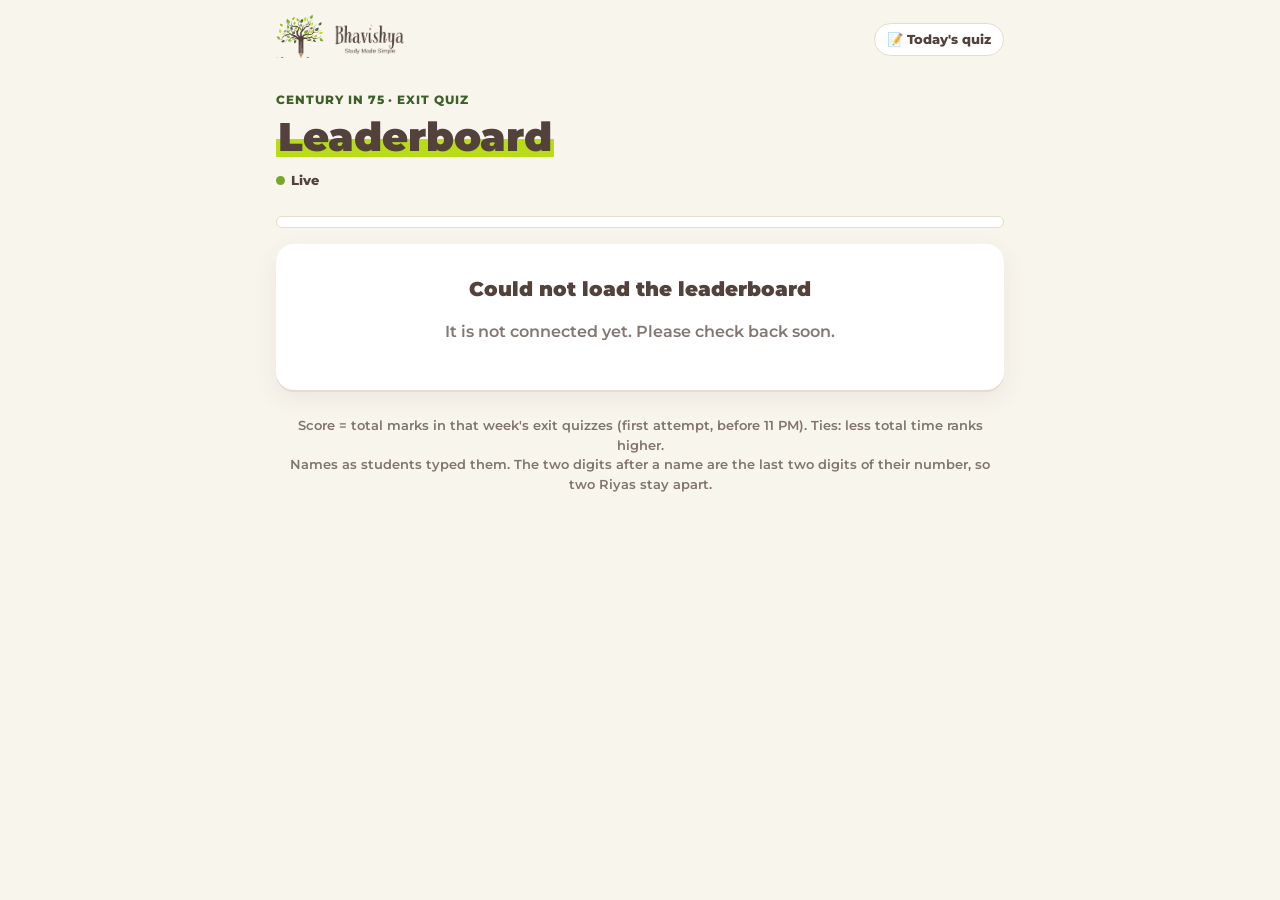
==== century75/leaderboard.html @ 4b436f1b "Add Century in 75 online exit quiz and live leaderboard pages" ====
<!DOCTYPE html>
<html lang="en">
<head>
<meta charset="UTF-8">
<meta name="viewport" content="width=device-width, initial-scale=1">
<title>Leaderboard · Century in 75 · Bhavishya SMS</title>
<meta name="description" content="Live Century in 75 exit-quiz leaderboard: this week's toppers and the overall table.">
<meta name="theme-color" content="#F8F5EC">
<link rel="icon" href="img/logo_tree_transparent.png">
<link rel="preconnect" href="https://fonts.googleapis.com">
<link rel="preconnect" href="https://fonts.gstatic.com" crossorigin>
<link href="https://fonts.googleapis.com/css2?family=Montserrat:wght@600;700;800;900&display=swap" rel="stylesheet">
<link rel="stylesheet" href="c75.css">
</head>
<body>
<div class="wrap">
  <header class="top">
    <a href="../index.html"><img class="tree" src="img/logo_tree_transparent.png" alt=""></a>
    <img class="word" src="img/logo_wordmark_transparent.png" alt="Bhavishya SMS">
    <span class="spacer"></span>
    <a class="pill" href="quiz.html">📝 Today's quiz</a>
  </header>

  <section class="hero">
    <div class="kicker">Century in 75 · Exit Quiz</div>
    <h1><mark>Leaderboard</mark></h1>
    <span class="live" id="live"><i></i> Live</span>
  </section>

  <div class="tabs" role="tablist" id="tabs"></div>
  <main id="main" aria-live="polite"><div class="card empty-state muted">Loading the leaderboard…</div></main>
  <p class="foot muted">Score = total marks in that week's exit quizzes (first attempt, before 11 PM). Ties: less total time ranks higher.<br>Names as students typed them. The two digits after a name are the last two digits of their number, so two Riyas stay apart.</p>
</div>

<script src="c75.js"></script>
<script>
(function () {
  var el = C75.el, main = document.getElementById('main'), tabsBox = document.getElementById('tabs');
  var me = C75.store.get('me') || {}, data = null, view = 'week', week = null, lastTotals = {}, updatedAt = 0;
  var REFRESH = 30000;

  function isMe(r) { return me.name && me.phone && r.tag === me.phone.slice(-2) && r.name.toLowerCase() === me.name.toLowerCase(); }

  function tabs() {
    tabsBox.innerHTML = '';
    var list = (data.weeks || []).map(function (w) { return { key: 'w' + w, label: 'Week ' + w, week: w }; });
    list.push({ key: 'all', label: 'Overall' });
    list.forEach(function (t) {
      var sel = (view === 'all' && t.key === 'all') || (view === 'week' && t.week === data.week.n);
      tabsBox.appendChild(el('button', { class: 'tab', role: 'tab', 'aria-selected': String(!!sel), text: t.label, onclick: function () {
        if (t.key === 'all') { view = 'all'; render(); } else { view = 'week'; week = t.week; refresh(true); }
      } }));
    });
  }

  function podium(rows) {
    var order = [rows[1], rows[0], rows[2]];
    return el('div', { class: 'podium' }, order.map(function (r, i) {
      var place = [2, 1, 3][i];
      if (!r) return el('div', { class: 'pod p' + place + ' empty' }, [el('div', { class: 'medal', text: place }), el('div', { class: 'nm', text: '—' })]);
      return el('div', { class: 'pod p' + place }, [
        el('div', { class: 'medal', text: r.rank }),
        el('div', { class: 'nm', text: r.name }),
        el('div', { class: 'pt' }, [r.total + '', el('small', { text: '/' + r.outOf })]),
        el('div', { class: 'muted small', text: r.attempted + (r.attempted === 1 ? ' quiz' : ' quizzes') })
      ]);
    }));
  }

  function table(rows, days) {
    var head = [el('th', { text: '#' }), el('th', { class: 'l', text: 'Name' })];
    if (days) days.forEach(function (d) { head.push(el('th', { class: 'hide-sm', title: C75.fmtDate(d.date), text: 'D' + C75.pad(d.n) })); });
    else head.push(el('th', { class: 'hide-sm', text: 'Quizzes' }));
    head.push(el('th', { text: 'Total' }));
    var body = rows.map(function (r) {
      var key = (view === 'all' ? 'a' : 'w') + r.name + r.tag;
      var changed = lastTotals[key] != null && lastTotals[key] !== r.total;
      lastTotals[key] = r.total;
      var tds = [el('td', { class: 'rk', text: r.rank }), el('td', { class: 'nm l' }, [r.name, el('small', { text: '··' + r.tag })])];
      if (days) days.forEach(function (d) {
        var s = r.days[d.n];
        tds.push(el('td', { class: 'dd hide-sm' + (s == null ? ' none' : ''), text: s == null ? '–' : s }));
      });
      else tds.push(el('td', { class: 'dd hide-sm', text: r.attempted }));
      tds.push(el('td', { class: 'tot', text: r.total }));
      return el('tr', { class: (isMe(r) ? 'me' : '') + (changed ? ' flash' : '') }, tds);
    });
    return el('table', { class: 'lb' }, [el('thead', {}, [el('tr', {}, head)]), el('tbody', {}, body)]);
  }

  function render() {
    tabs();
    var rows = view === 'all' ? data.overall.rows : data.week.rows;
    var days = view === 'all' ? null : data.week.days;
    main.innerHTML = '';
    if (!rows.length) {
      main.appendChild(el('div', { class: 'card empty-state' }, [
        el('h2', { text: 'No scores yet' }),
        el('p', { class: 'muted', text: 'Be the first name on the board.' }),
        el('a', { class: 'btn', href: 'quiz.html', text: '📝 Take today\'s quiz' })
      ]));
      return;
    }
    main.appendChild(podium(rows));
    var mine = rows.filter(isMe)[0];
    if (mine) main.appendChild(el('div', { class: 'note', text: 'You: #' + mine.rank + ' of ' + rows.length + ' · ' + mine.total + '/' + mine.outOf }));
    main.appendChild(table(rows, days));
  }

  function stamp() {
    var s = Math.round((Date.now() - updatedAt) / 1000);
    document.getElementById('live').innerHTML = '<i></i> Live · updated ' + (s < 5 ? 'just now' : s < 60 ? s + 's ago' : Math.round(s / 60) + ' min ago');
  }

  function refresh(showLoading) {
    if (showLoading) main.innerHTML = '<div class="card empty-state muted">Loading…</div>';
    return C75.get({ action: 'leaderboard', week: week }).then(function (d) {
      data = d; week = d.week.n; updatedAt = Date.now(); render(); stamp();
    }).catch(function (e) {
      if (!data) main.innerHTML = '';
      if (!data) main.appendChild(el('div', { class: 'card empty-state' }, [el('h2', { text: 'Could not load the leaderboard' }), el('p', { class: 'muted', text: C75.configured || location.hostname === 'localhost' ? e.message : 'It is not connected yet. Please check back soon.' })]));
    });
  }

  refresh();
  setInterval(function () { if (!document.hidden) refresh(); }, REFRESH);
  setInterval(stamp, 5000);
  document.addEventListener('visibilitychange', function () { if (!document.hidden && data) refresh(); });
})();
</script>
</body>
</html>
---- century75/c75.css ----
/* Century in 75 · exit quiz + leaderboard. Bhavishya brand palette only (brand/bhavishya/palette.json). */
:root {
  --brown: #52423B; --brown-d: #3d312b; --forest: #3C6027; --leaf: #78A72B; --spring: #94C01A; --lime: #B8DD17;
  --tan: #BF935B; --white: #FFFFFF; --cream: #F8F5EC; --tint: #E4DDCB;
  --leaf-soft: rgba(120, 167, 43, .12); --tan-soft: rgba(191, 147, 91, .14); --shadow: 0 2px 0 var(--tint), 0 8px 24px rgba(82, 66, 59, .08);
}
* { box-sizing: border-box; }
html { -webkit-text-size-adjust: 100%; }
body {
  margin: 0; background: var(--cream); color: var(--brown);
  font: 600 16px/1.5 'Montserrat', system-ui, sans-serif;
}
a { color: var(--forest); }
button, input { font: inherit; }
.wrap { max-width: 760px; margin: 0 auto; padding: 0 16px 64px; }

/* header */
.top { display: flex; align-items: center; gap: 10px; padding: 14px 0 8px; }
.top img.tree { height: 44px; }
.top img.word { height: 30px; }
.top .spacer { flex: 1; }
.top a.pill { text-decoration: none; }
.pill {
  display: inline-flex; align-items: center; gap: 6px; padding: 6px 12px; border-radius: 999px;
  background: var(--white); border: 1.5px solid var(--tint); color: var(--brown); font-weight: 800; font-size: 13px;
}
.hero { padding: 18px 0 10px; }
.kicker { font-weight: 800; color: var(--forest); letter-spacing: .08em; text-transform: uppercase; font-size: 12px; }
h1 { font-weight: 900; font-size: clamp(28px, 7vw, 40px); line-height: 1.08; margin: 6px 0 10px; }
h1 mark { background: linear-gradient(transparent 55%, var(--lime) 55%, var(--lime) 92%, transparent 92%); color: inherit; padding: 0 2px; }
.topics { display: flex; flex-wrap: wrap; gap: 8px; margin: 8px 0 0; padding: 0; list-style: none; }
.topics li { background: var(--white); border: 1.5px solid var(--tint); border-radius: 12px; padding: 6px 10px; font-size: 13px; }
.topics b { color: var(--forest); font-weight: 900; margin-right: 4px; }
.muted { color: rgba(82, 66, 59, .72); font-weight: 600; }
.small { font-size: 13px; }

/* cards */
.card { background: var(--white); border-radius: 18px; box-shadow: var(--shadow); padding: 20px; margin: 16px 0; }
.card h2 { font-weight: 900; font-size: 20px; margin: 0 0 6px; }
label.f { display: block; font-weight: 800; font-size: 14px; margin: 14px 0 6px; }
.in {
  width: 100%; padding: 13px 14px; border-radius: 12px; border: 2px solid var(--tint); background: var(--cream);
  color: var(--brown); font-weight: 700; font-size: 17px; outline: none;
}
.in:focus { border-color: var(--leaf); background: var(--white); }
.phone { display: flex; gap: 8px; }
.phone span { display: grid; place-items: center; padding: 0 12px; border-radius: 12px; background: var(--tint); font-weight: 800; }
.err { color: var(--brown); background: var(--tan-soft); border-left: 4px solid var(--tan); padding: 10px 12px; border-radius: 8px; margin-top: 12px; font-size: 14px; }
.btn {
  display: inline-flex; justify-content: center; align-items: center; gap: 8px; width: 100%; margin-top: 18px;
  padding: 15px 18px; border: 0; border-radius: 14px; cursor: pointer; font-weight: 900; font-size: 17px;
  background: var(--lime); color: var(--brown); box-shadow: 0 4px 0 var(--spring); transition: transform .08s, box-shadow .08s;
  text-decoration: none; text-align: center;
}
.btn:active { transform: translateY(3px); box-shadow: 0 1px 0 var(--spring); }
.btn.dark { background: var(--brown); color: var(--white); box-shadow: 0 4px 0 var(--brown-d); }
.btn[disabled] { opacity: .55; cursor: wait; }
.btn:focus-visible, .opt:focus-within, .tab:focus-visible { outline: 3px solid var(--forest); outline-offset: 2px; }

/* questions */
.sec { margin: 26px 0 4px; font-weight: 900; font-size: 13px; letter-spacing: .1em; text-transform: uppercase; color: var(--forest); display: flex; align-items: center; gap: 10px; }
.sec::after { content: ''; flex: 1; height: 2px; background: var(--tint); }
.q .num { font-weight: 900; color: var(--tan); font-size: 13px; }
.q .qt { font-weight: 800; font-size: 17px; margin: 2px 0 4px; }
.q .help { font-weight: 700; font-size: 15px; margin: 0 0 8px; }
.opts { display: grid; gap: 8px; margin-top: 10px; }
.opt { position: relative; display: flex; gap: 10px; align-items: flex-start; padding: 12px 12px; border-radius: 12px; border: 2px solid var(--tint); background: var(--cream); cursor: pointer; font-weight: 700; }
.opt input { position: absolute; opacity: 0; pointer-events: none; }
.opt .k { flex: none; width: 26px; height: 26px; border-radius: 50%; display: grid; place-items: center; background: var(--white); border: 2px solid var(--tint); font-weight: 900; font-size: 13px; text-transform: uppercase; }
.opt:hover { border-color: var(--spring); }
.opt.sel { border-color: var(--leaf); background: var(--leaf-soft); }
.opt.sel .k { background: var(--leaf); border-color: var(--leaf); color: var(--white); }
/* review state */
.opt.right { border-color: var(--leaf); background: var(--leaf-soft); }
.opt.right .k { background: var(--leaf); border-color: var(--leaf); color: var(--white); }
.opt.wrong { border-color: var(--tan); background: var(--tan-soft); text-decoration: line-through; text-decoration-color: var(--tan); }
.opt.wrong .k { background: var(--brown); border-color: var(--brown); color: var(--white); }
.review .opt { cursor: default; }
.why { margin-top: 10px; padding: 10px 12px; border-radius: 10px; background: var(--cream); font-size: 14px; font-weight: 600; }
.why b { color: var(--forest); }
.badge { display: inline-block; font-size: 12px; font-weight: 900; padding: 2px 8px; border-radius: 999px; margin-left: 6px; vertical-align: 2px; }
.badge.ok { background: var(--leaf); color: var(--white); }
.badge.no { background: var(--brown); color: var(--white); }
.badge.skip { background: var(--tint); color: var(--brown); }

/* sticky bar */
.bar { position: sticky; bottom: 0; z-index: 5; background: rgba(248, 245, 236, .94); backdrop-filter: blur(6px); border-top: 2px solid var(--tint); margin: 0 -16px; padding: 10px 16px; display: flex; align-items: center; gap: 12px; }
.bar .track { flex: 1; height: 10px; border-radius: 999px; background: var(--tint); overflow: hidden; }
.bar .fill { height: 100%; width: 0; background: linear-gradient(90deg, var(--leaf), var(--lime)); transition: width .25s; }
.bar .count { font-weight: 900; font-size: 14px; min-width: 64px; text-align: right; }
.bar .btn { width: auto; margin: 0; padding: 11px 18px; font-size: 15px; }

/* score */
.score { text-align: center; }
.score .big { font-weight: 900; font-size: 72px; line-height: 1; margin: 8px 0 2px; }
.score .big small { font-size: 28px; color: var(--tan); }
.ring { --p: 0; width: 170px; height: 170px; margin: 6px auto 4px; border-radius: 50%; display: grid; place-items: center; background: conic-gradient(var(--leaf) calc(var(--p) * 1%), var(--tint) 0); }
.ring > div { width: 136px; height: 136px; border-radius: 50%; background: var(--white); display: grid; place-items: center; }
.ring .big { margin: 0; font-size: 56px; }
.note { margin-top: 12px; padding: 12px; border-radius: 12px; background: var(--leaf-soft); font-weight: 700; }
.note.warn { background: var(--tan-soft); }

/* leaderboard */
.live { display: inline-flex; align-items: center; gap: 6px; font-weight: 800; font-size: 13px; }
.live i { width: 9px; height: 9px; border-radius: 50%; background: var(--leaf); box-shadow: 0 0 0 0 rgba(120, 167, 43, .6); animation: pulse 1.8s infinite; }
@keyframes pulse { 70% { box-shadow: 0 0 0 9px rgba(120, 167, 43, 0); } 100% { box-shadow: 0 0 0 0 rgba(120, 167, 43, 0); } }
.tabs { display: flex; gap: 6px; background: var(--white); padding: 5px; border-radius: 14px; border: 1.5px solid var(--tint); margin: 14px 0 4px; }
.tab { flex: 1; border: 0; border-radius: 10px; padding: 10px 8px; background: transparent; color: var(--brown); font-weight: 800; cursor: pointer; }
.tab[aria-selected="true"] { background: var(--brown); color: var(--white); }
.podium { display: grid; grid-template-columns: 1fr 1.15fr 1fr; gap: 10px; align-items: end; margin: 18px 0 8px; }
.pod { background: var(--white); border-radius: 16px 16px 10px 10px; box-shadow: var(--shadow); text-align: center; padding: 14px 8px 12px; min-width: 0; }
.pod .medal { width: 40px; height: 40px; margin: -34px auto 6px; border-radius: 50%; display: grid; place-items: center; font-weight: 900; color: var(--white); border: 3px solid var(--cream); }
.pod.p1 { padding-top: 22px; } .pod.p1 .medal { background: var(--leaf); width: 48px; height: 48px; font-size: 20px; }
.pod.p2 .medal { background: var(--forest); } .pod.p3 .medal { background: var(--tan); }
.pod .nm { font-weight: 900; font-size: 15px; line-height: 1.2; min-height: 2.4em; display: -webkit-box; -webkit-line-clamp: 2; -webkit-box-orient: vertical; overflow: hidden; overflow-wrap: anywhere; }
.pod .pt { font-weight: 900; font-size: 26px; color: var(--forest); }
.pod .pt small { font-size: 13px; color: var(--tan); }
.pod.empty { opacity: .45; }
table.lb { width: 100%; border-collapse: separate; border-spacing: 0 6px; }
table.lb th { font-size: 11px; font-weight: 900; letter-spacing: .08em; text-transform: uppercase; color: var(--forest); text-align: center; padding: 4px 4px; }
table.lb th.l, table.lb td.l { text-align: left; }
table.lb td { background: var(--white); padding: 10px 4px; text-align: center; font-weight: 800; font-variant-numeric: tabular-nums; }
table.lb td:first-child { border-radius: 12px 0 0 12px; padding-left: 12px; }
table.lb td:last-child { border-radius: 0 12px 12px 0; padding-right: 12px; }
table.lb td.rk { color: var(--tan); font-weight: 900; width: 36px; }
table.lb td.nm { max-width: 0; width: 100%; overflow: hidden; text-overflow: ellipsis; white-space: nowrap; }
table.lb th.dcol, table.lb td.dd { width: 44px; }
table.lb td.nm small { color: rgba(82, 66, 59, .55); font-weight: 700; margin-left: 4px; }
table.lb td.tot { color: var(--forest); font-weight: 900; font-size: 17px; }
table.lb td.dd { color: rgba(82, 66, 59, .8); font-size: 14px; }
table.lb td.dd.none { color: var(--tint); }
table.lb tr.me td { background: var(--leaf-soft); }
table.lb tr.me td:first-child { box-shadow: inset 4px 0 0 var(--leaf); }
table.lb tr.flash td { animation: flash 1.6s; }
@keyframes flash { 0% { background: var(--lime); } 100% { } }
.find { margin: 10px 0 0; }
.empty-state { text-align: center; padding: 30px 10px; }
.foot { text-align: center; margin-top: 26px; font-size: 13px; }
@media (max-width: 520px) {
  .hide-sm { display: none; }
  .top img.word { height: 24px; }
  .score .big { font-size: 60px; }
}
@media (prefers-reduced-motion: reduce) { * { animation: none !important; transition: none !important; } }
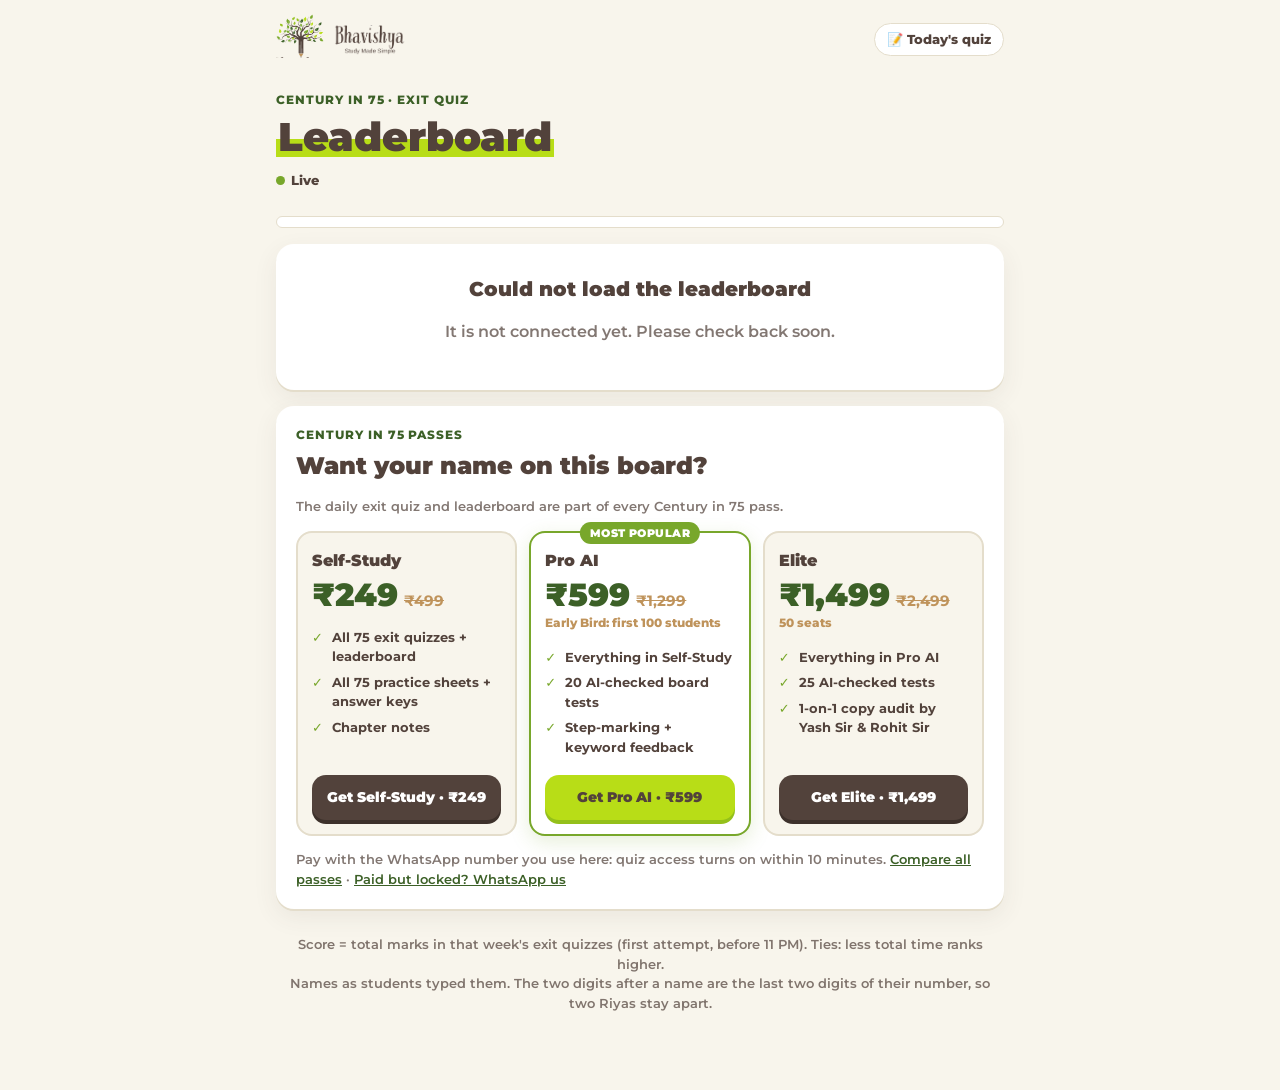
==== commit 12b55018: "Century in 75 exit quiz + live leaderboard with passes (moved back from Bhavishya-SMS)" ====
--- a/century75/leaderboard.html
+++ b/century75/leaderboard.html
@@ -29,6 +29,7 @@
 
   <div class="tabs" role="tablist" id="tabs"></div>
   <main id="main" aria-live="polite"><div class="card empty-state muted">Loading the leaderboard…</div></main>
+  <div id="promo"></div>
   <p class="foot muted">Score = total marks in that week's exit quizzes (first attempt, before 11 PM). Ties: less total time ranks higher.<br>Names as students typed them. The two digits after a name are the last two digits of their number, so two Riyas stay apart.</p>
 </div>
 
@@ -122,6 +123,14 @@
     });
   }
 
+  (function promo() {
+    var free = C75.freeDaysLeft() > 0, b = C75.freeBanner();
+    if (b) document.querySelector('.hero').appendChild(b);
+    document.getElementById('promo').appendChild(C75.plans(free
+      ? { title: 'Stay on this board after Week 1', sub: 'Week 1 is free till ' + C75.fmtDate(C75_FREE_UNTIL) + '. From Day 8, only pass holders take the exit quiz and appear here.' }
+      : { title: 'Want your name on this board?', sub: 'The daily exit quiz and leaderboard are part of every Century in 75 pass.' }));
+  })();
+
   refresh();
   setInterval(function () { if (!document.hidden) refresh(); }, REFRESH);
   setInterval(stamp, 5000);
--- a/century75/c75.css
+++ b/century75/c75.css
@@ -136,6 +136,31 @@
 .find { margin: 10px 0 0; }
 .empty-state { text-align: center; padding: 30px 10px; }
 .foot { text-align: center; margin-top: 26px; font-size: 13px; }
+
+/* passes */
+.free-banner {
+  display: block; margin: 6px 0 4px; padding: 10px 14px; border-radius: 12px; text-decoration: none; color: var(--brown);
+  background: linear-gradient(90deg, var(--leaf-soft), rgba(184, 221, 23, .22)); border: 1.5px solid rgba(120, 167, 43, .35); font-size: 14px;
+}
+.free-banner b { color: var(--forest); font-weight: 900; }
+.free-banner u { font-weight: 800; color: var(--forest); text-decoration-thickness: 2px; text-underline-offset: 3px; }
+.plans-card h2 { font-size: 24px; margin-top: 4px; }
+.plans { display: grid; grid-template-columns: repeat(3, 1fr); gap: 12px; margin-top: 14px; }
+.plan { position: relative; display: flex; flex-direction: column; border: 2px solid var(--tint); border-radius: 16px; padding: 16px 14px 14px; background: var(--cream); }
+.plan.pop { border-color: var(--leaf); background: var(--white); box-shadow: 0 6px 20px rgba(120, 167, 43, .18); }
+.plan-tag { position: absolute; top: -11px; left: 50%; transform: translateX(-50%); white-space: nowrap; background: var(--leaf); color: var(--white); font-size: 11px; font-weight: 900; padding: 3px 10px; border-radius: 999px; letter-spacing: .04em; text-transform: uppercase; }
+.plan-name { font-weight: 900; font-size: 16px; }
+.plan-price { font-weight: 900; font-size: 32px; color: var(--forest); line-height: 1.1; margin: 4px 0 0; }
+.plan-price s { font-size: 15px; color: var(--tan); margin-left: 6px; font-weight: 700; }
+.plan-note { font-size: 12px; font-weight: 800; color: var(--tan); margin-top: 2px; }
+.plan ul { list-style: none; padding: 0; margin: 10px 0 0; font-size: 13px; font-weight: 700; flex: 1; }
+.plan li { padding-left: 20px; position: relative; margin: 6px 0; }
+.plan li::before { content: '✓'; position: absolute; left: 0; color: var(--leaf); font-weight: 900; }
+.plan .btn { font-size: 14px; padding: 12px 10px; margin-top: 12px; }
+.plans-foot { margin: 14px 0 0; }
+.gate { text-align: center; }
+.gate .lock { font-size: 40px; }
+@media (max-width: 640px) { .plans { grid-template-columns: 1fr; } .plan.pop { order: -1; } }
 @media (max-width: 520px) {
   .hide-sm { display: none; }
   .top img.word { height: 24px; }
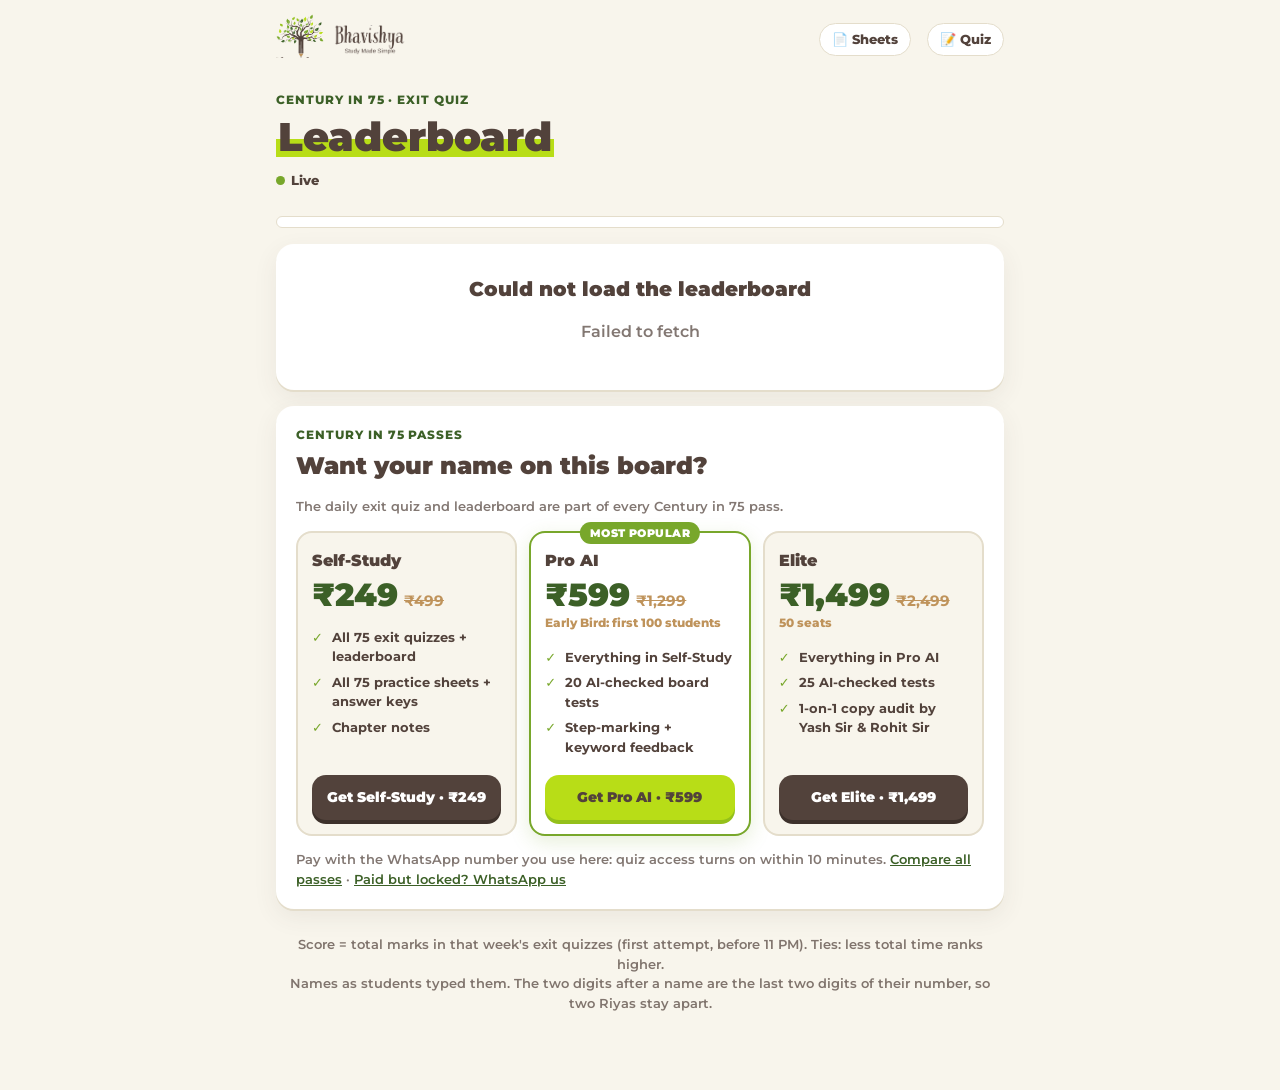
==== commit 0ecd72ab: "Practice sheets + answer keys page: key unlocks after that day's exit quiz" ====
--- a/century75/leaderboard.html
+++ b/century75/leaderboard.html
@@ -18,7 +18,8 @@
     <a href="../index.html"><img class="tree" src="img/logo_tree_transparent.png" alt=""></a>
     <img class="word" src="img/logo_wordmark_transparent.png" alt="Bhavishya SMS">
     <span class="spacer"></span>
-    <a class="pill" href="quiz.html">📝 Today's quiz</a>
+    <a class="pill" href="sheets.html">📄 Sheets</a>
+    <a class="pill" href="quiz.html">📝 Quiz</a>
   </header>
 
   <section class="hero">
--- a/century75/c75.css
+++ b/century75/c75.css
@@ -161,6 +161,25 @@
 .gate { text-align: center; }
 .gate .lock { font-size: 40px; }
 @media (max-width: 640px) { .plans { grid-template-columns: 1fr; } .plan.pop { order: -1; } }
+
+/* sheets + keys */
+.top .pill + .pill { margin-left: 6px; }
+.top .pill { white-space: nowrap; }
+@media (max-width: 430px) { .top img.word { display: none; } .top .pill { padding: 6px 10px; } }
+.who { display: flex; flex-wrap: wrap; align-items: center; gap: 4px; font-size: 14px; margin: 4px 0 0; }
+.who b { font-weight: 900; }
+button.link { background: none; border: 0; padding: 0 0 0 6px; color: var(--forest); font-weight: 800; text-decoration: underline; cursor: pointer; font-size: 14px; }
+.day-card { padding: 16px 18px; }
+.day-card.today { border: 2px solid var(--leaf); }
+.day-head { display: flex; justify-content: space-between; align-items: flex-start; gap: 10px; }
+.day-head h2 { margin: 2px 0 0; font-size: 19px; }
+.day-head .badge { flex: none; margin-top: 2px; }
+.dl-row { display: grid; grid-template-columns: 1fr 1fr; gap: 10px; margin-top: 4px; }
+.dl-row .btn { margin-top: 10px; font-size: 14px; padding: 12px 10px; }
+.btn.locked { background: var(--tint); color: var(--brown); box-shadow: 0 4px 0 #d3cab3; }
+.btn[disabled].locked, .btn[disabled].dark { cursor: default; }
+.key-cta { margin-top: 12px; }
+@media (max-width: 520px) { .dl-row { grid-template-columns: 1fr; } }
 @media (max-width: 520px) {
   .hide-sm { display: none; }
   .top img.word { height: 24px; }
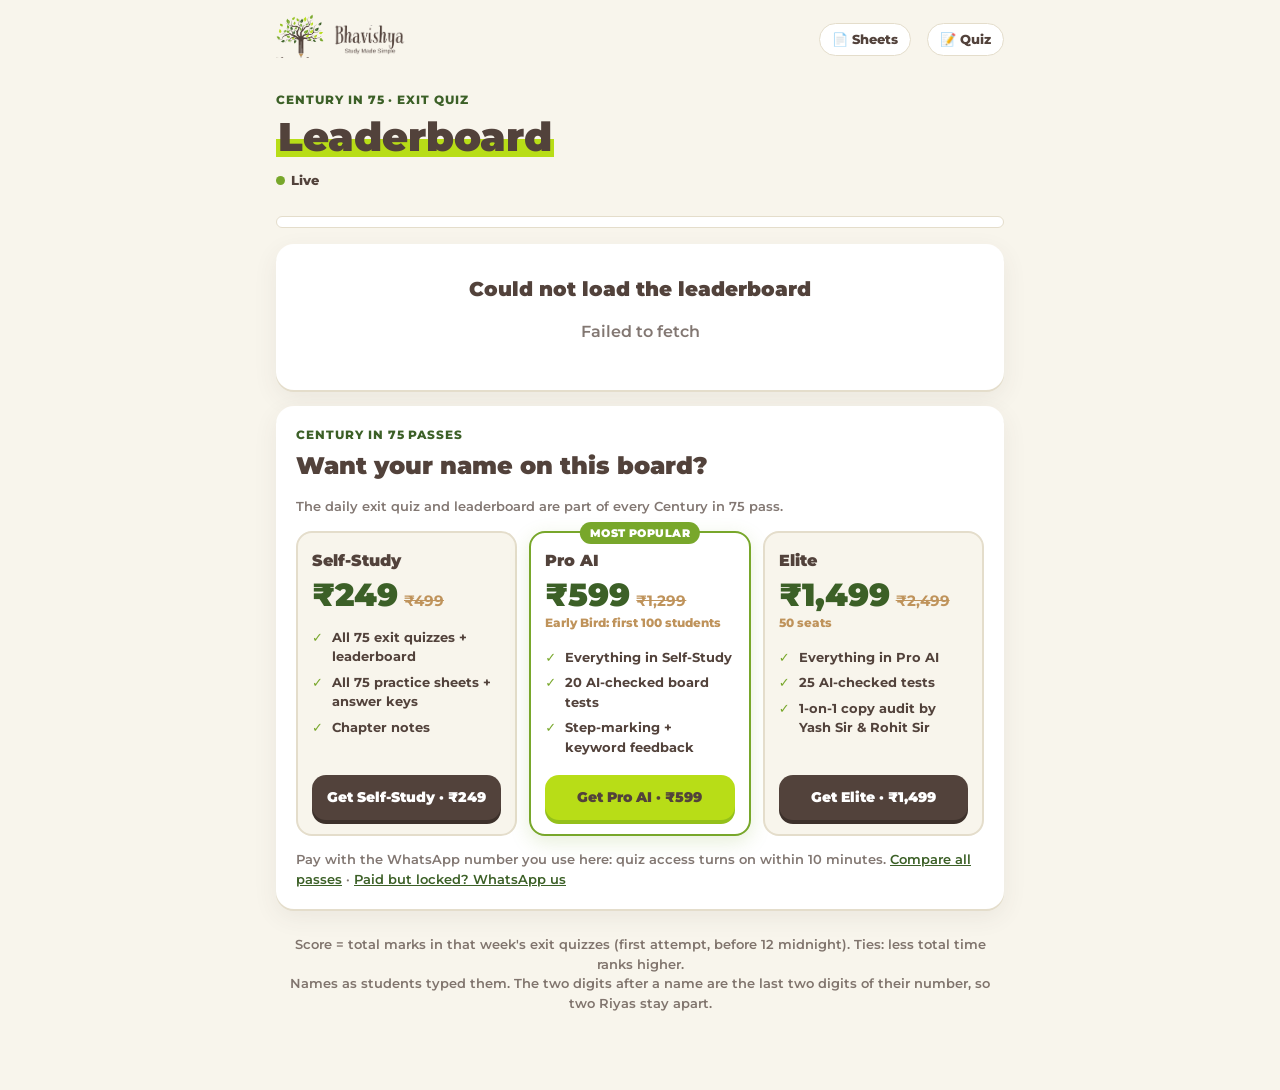
==== commit ae144eee: "Exit quiz: leaderboard cut-off moves from 11 PM to 12 midnight Co-Authored-By: Claude Opus 5.5 <nore" ====
--- a/century75/leaderboard.html
+++ b/century75/leaderboard.html
@@ -31,7 +31,7 @@
   <div class="tabs" role="tablist" id="tabs"></div>
   <main id="main" aria-live="polite"><div class="card empty-state muted">Loading the leaderboard…</div></main>
   <div id="promo"></div>
-  <p class="foot muted">Score = total marks in that week's exit quizzes (first attempt, before 11 PM). Ties: less total time ranks higher.<br>Names as students typed them. The two digits after a name are the last two digits of their number, so two Riyas stay apart.</p>
+  <p class="foot muted">Score = total marks in that week's exit quizzes (first attempt, before 12 midnight). Ties: less total time ranks higher.<br>Names as students typed them. The two digits after a name are the last two digits of their number, so two Riyas stay apart.</p>
 </div>
 
 <script src="c75.js"></script>
